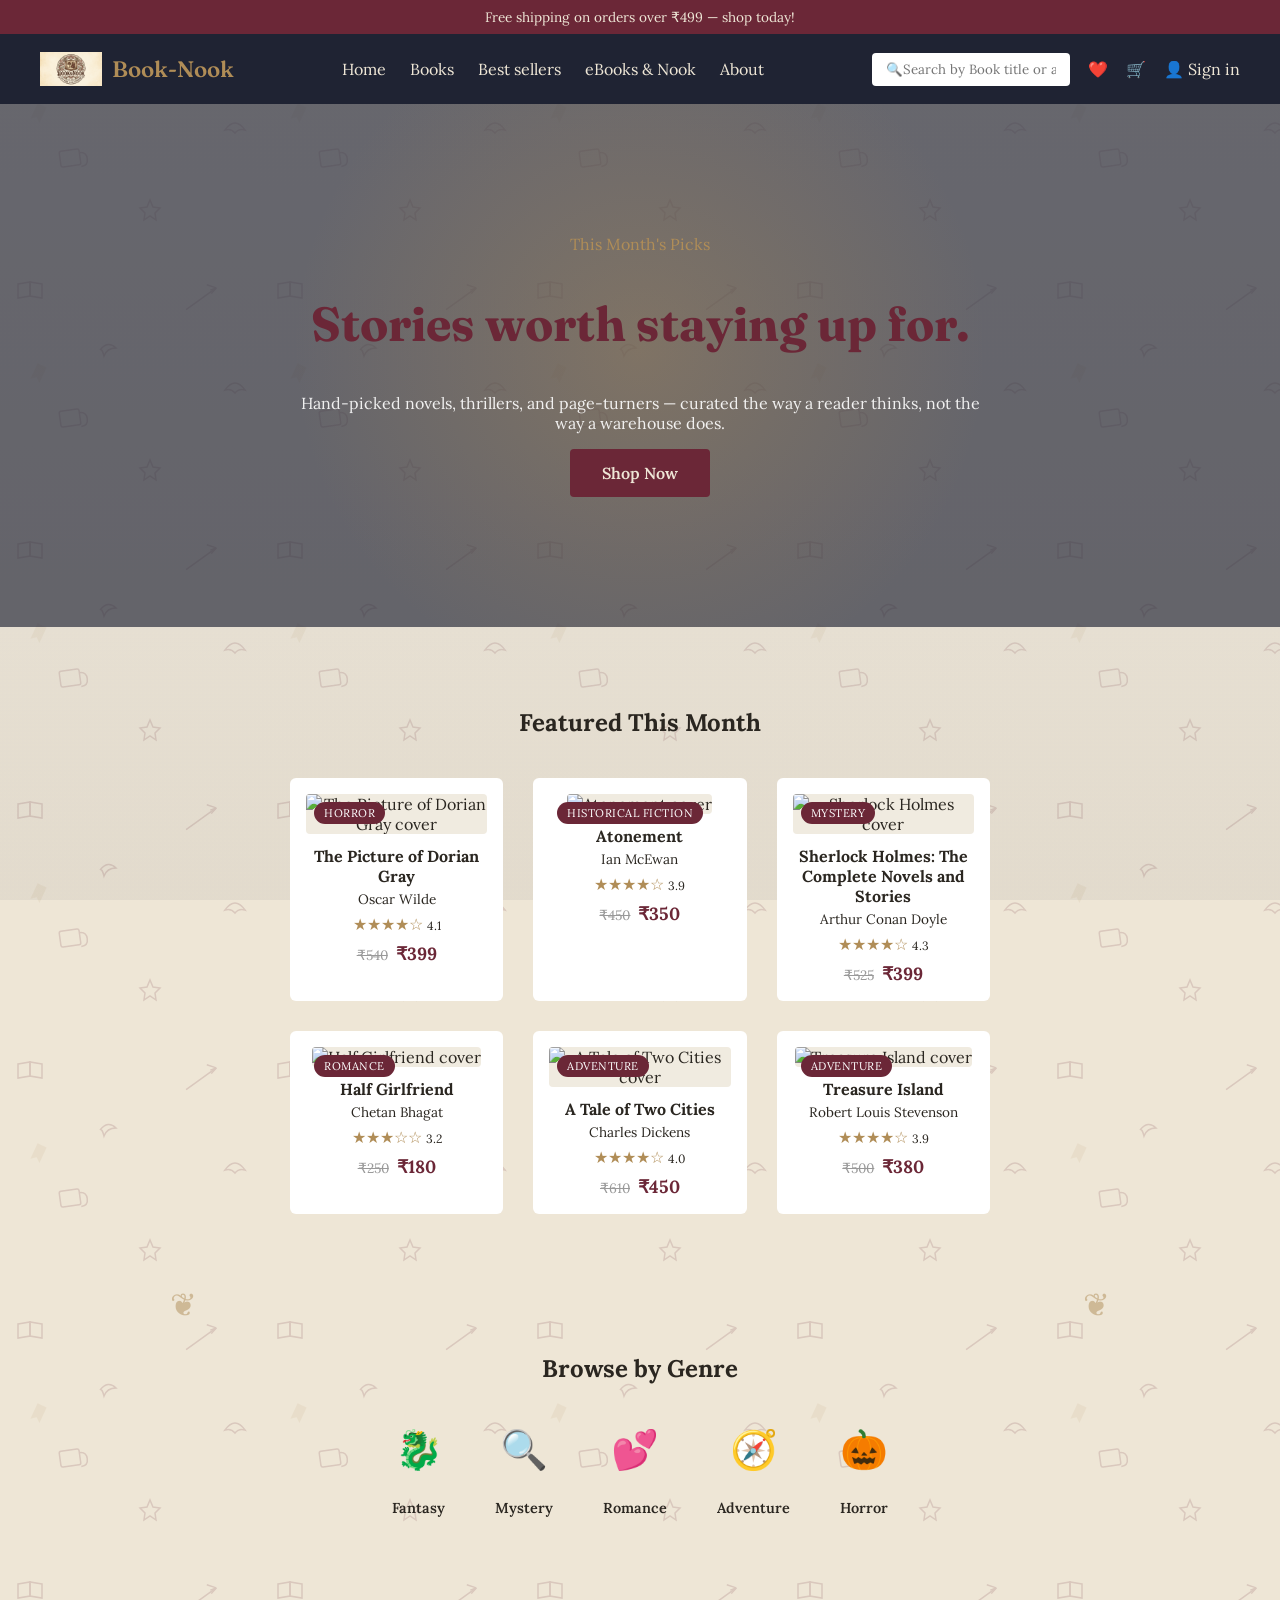
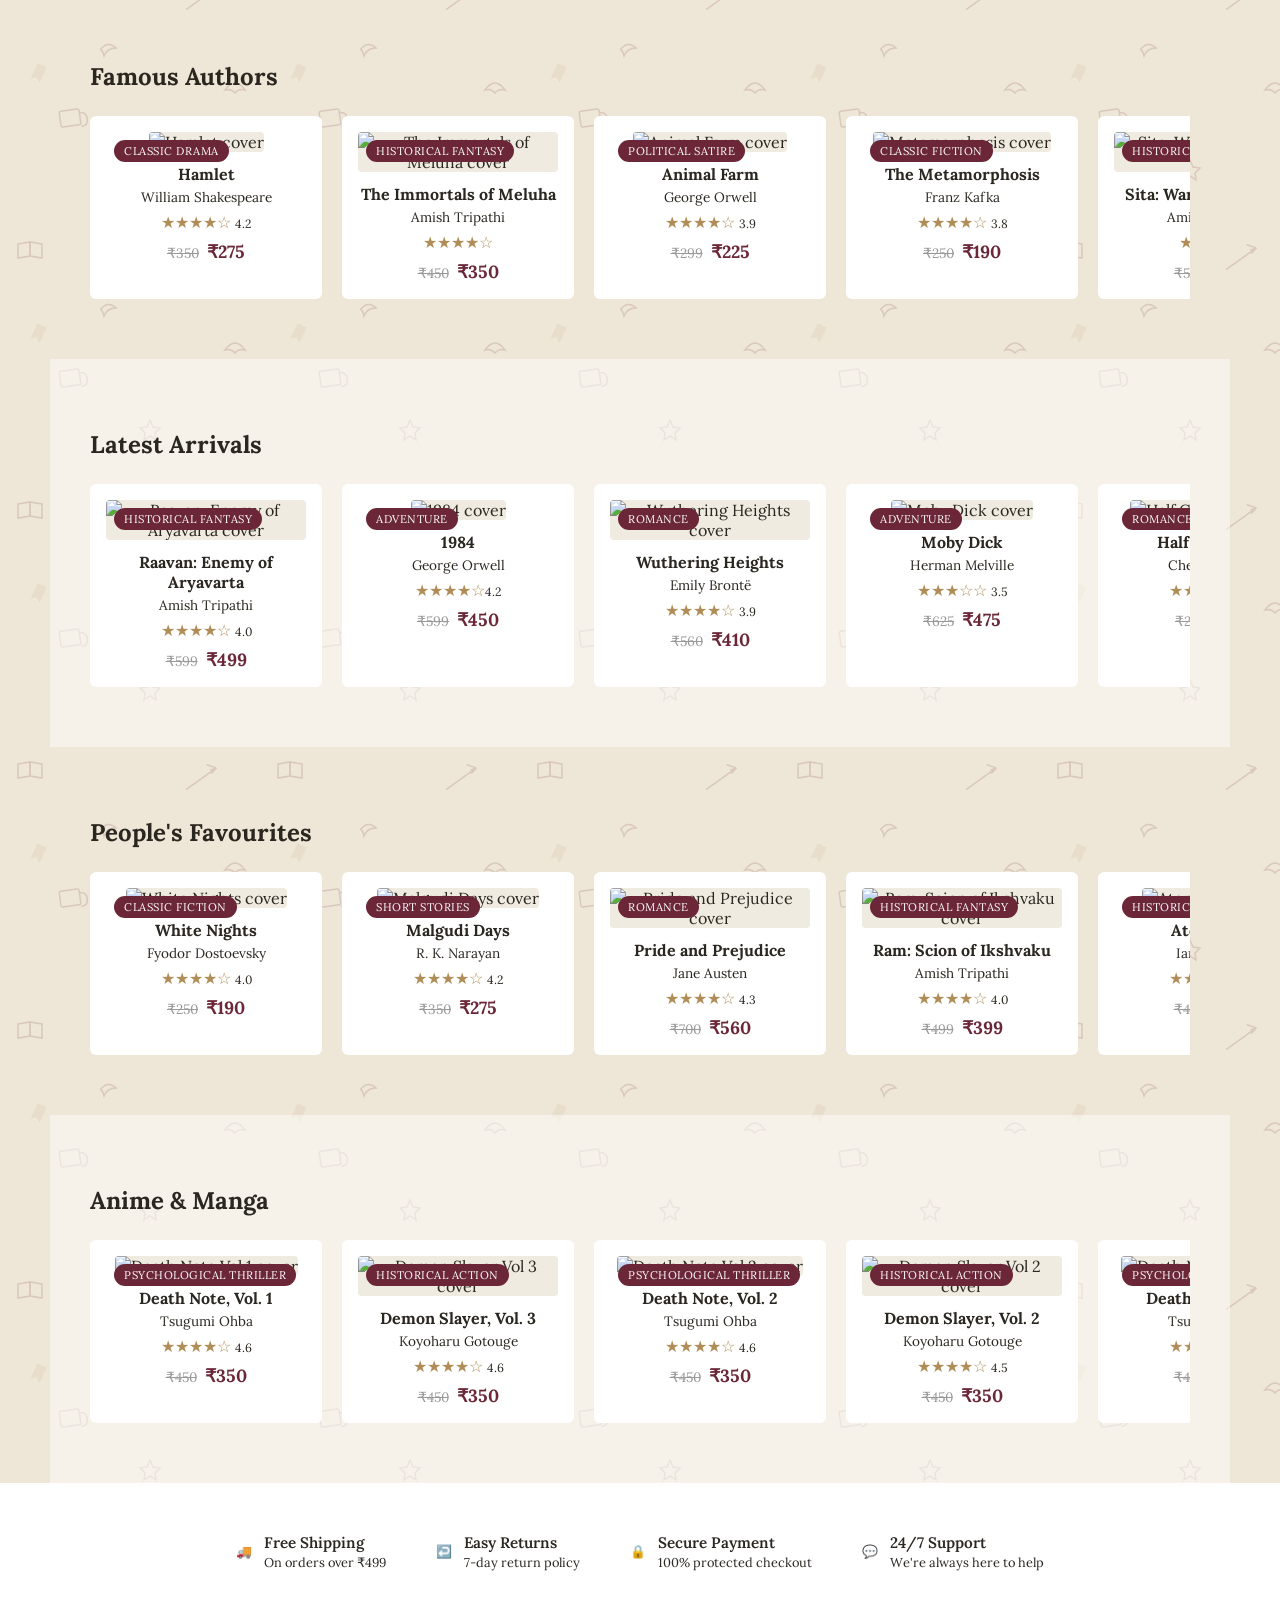
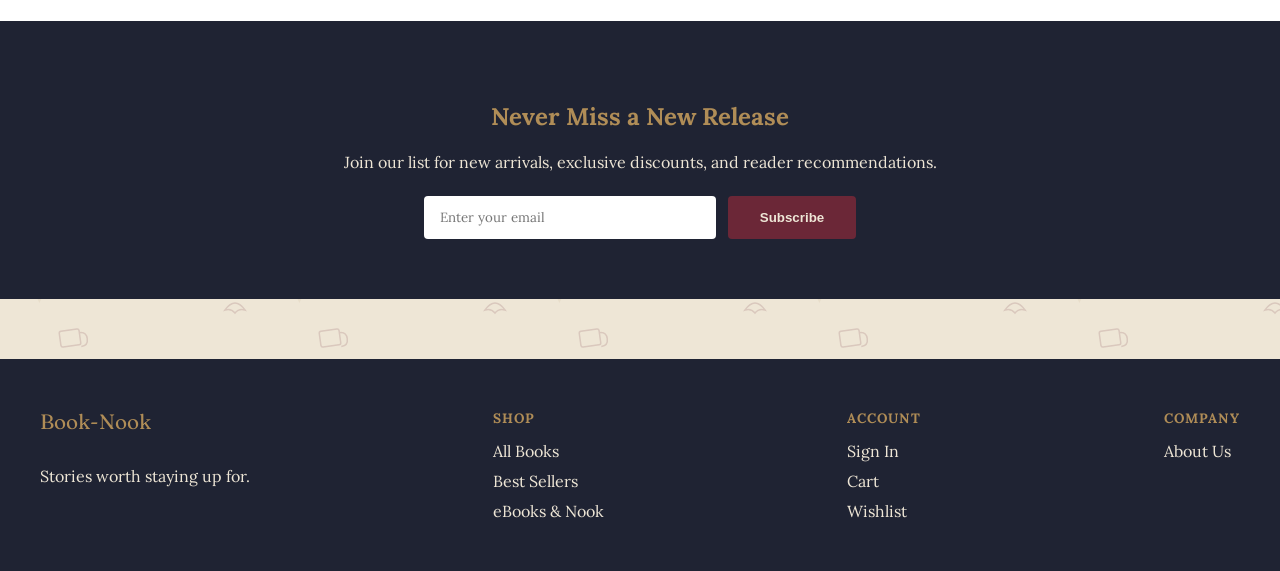
==== index.html @ 11e62900 "Book Store" ====
<!DOCTYPE html>
<html lang="en">
  <head>
    <meta charset="UTF-8">
    <meta name="viewport" content="width=device-width, initial-scale=1.0">
    <link rel="preconnect" href="https://fonts.googleapis.com">
    <link href="https://fonts.googleapis.com/css2?family=Fraunces:wght@600;700&family=Lora:ital,wght@0,400;1,400&display=swap" rel="stylesheet">
    <link rel="stylesheet" href="style.css">
    <title>Book-Nook</title>
  </head>
  <body>
    <div class="intro">
  <div class="intro-content">
    <svg width="70" height="70" viewBox="0 0 32 32" fill="none" stroke="currentColor" stroke-width="1.6">
      <path d="M2 6 L14 4 L14 26 L2 24 Z"/>
      <path d="M30 6 L18 4 L18 26 L30 24 Z"/>
      <path d="M16 4 L16 26"/>
    </svg>
    <p>Book-Nook</p>
  </div>
</div>
<div class="promo-bar">
  Free shipping on orders over ₹499 — shop today!
</div>
    <header>
      <a href="index.html" class="brand"> 
      <img src="Book-Nook_logo.png" alt="Book-Nook logo">
      Book-Nook
      </a>
      <nav>
        <a href="index.html">Home</a>
        <a href="books.html">Books</a>
        <a href="bestsellers.html">Best sellers</a>
        <a href="ebooks.html">eBooks &amp; Nook</a>
        <a href="about.html">About</a>
      </nav>
      <div class="header-actions">
        <input type="text" placeholder="🔍Search by Book title or author" />
        <a href="wishlist.html">❤️</a>
        <a href="cart.html">🛒</a>
        <a href="login.html">👤 Sign in</a>
      </div>
    </header>
    <section class="hero hero-banner">
  <div class="hero-overlay"></div>
  <div class="hero-text">
    <span class="eyebrow">This Month's Picks</span>
    <h1>Stories worth staying up for.</h1>
    <p>Hand-picked novels, thrillers, and page-turners — curated the way a reader thinks, not the way a warehouse does.</p>
    <a href="books.html" class="btn">Shop Now</a>
  </div>
</section>
<section class="featured">
  <h2>Featured This Month</h2>
  <div class="book-grid">
  <div class="book-card">
  <img src="https://covers.openlibrary.org/b/isbn/9780141439570-L.jpg" alt="The Picture of Dorian Gray cover">
  <span class="genre-tag">Horror</span>
  <h3>The Picture of Dorian Gray</h3>
  <p class="author">Oscar Wilde</p>
  <div class="rating">★★★★☆ <span class="rating-num">4.1</div>
  <div class="price"><del>₹540</del><span class="new-price">₹399</span></div>
</div>

<div class="book-card">
  <img src="https://covers.openlibrary.org/b/isbn/9780385721790-L.jpg" alt="Atonement cover">
  <span class="genre-tag">Historical Fiction</span>
  <h3>Atonement</h3>
  <p class="author">Ian McEwan</p>
  <div class="rating">★★★★☆ <span class="rating-num">3.9</span></div>
  <div class="price"><del>₹450</del><span class="new-price">₹350</span></div>
</div>

<div class="book-card">
  <img src="https://covers.openlibrary.org/b/isbn/9780553212419-L.jpg" alt="Sherlock Holmes cover">
  <span class="genre-tag">Mystery</span>
  <h3>Sherlock Holmes: The Complete Novels and Stories</h3>
  <p class="author">Arthur Conan Doyle</p>
  <div class="rating">★★★★☆ <span class="rating-num">4.3</span></div>
  <div class="price"><del>₹525</del><span class="new-price">₹399</span></div>
</div>

<div class="book-card">
  <img src="https://covers.openlibrary.org/b/isbn/9788129136763-L.jpg" alt="Half Girlfriend cover">
  <span class="genre-tag">Romance</span>
  <h3>Half Girlfriend</h3>
  <p class="author">Chetan Bhagat</p>
  <div class="rating">★★★☆☆ <span class="rating-num">3.2</span></div>
  <div class="price"><del>₹250</del><span class="new-price">₹180</span></div>
</div>

<div class="book-card">
  <img src="https://covers.openlibrary.org/b/isbn/9780141439600-L.jpg" alt="A Tale of Two Cities cover">
  <span class="genre-tag">Adventure</span>
  <h3>A Tale of Two Cities</h3>
  <p class="author">Charles Dickens</p>
  <div class="rating">★★★★☆ <span class="rating-num">4.0</div>
  <div class="price"><del>₹610</del><span class="new-price">₹450</span></div>
</div>

<div class="book-card">
  <img src="https://covers.openlibrary.org/b/isbn/9780141321004-L.jpg" alt="Treasure Island cover">
  <h3>Treasure Island</h3>
  <span class="genre-tag">Adventure</span>
  <p class="author">Robert Louis Stevenson</p>
  <div class="rating">★★★★☆ <span class="rating-num">3.9</div>
  <div class="price"><del>₹500</del><span class="new-price">₹380</span></div>
</div>

  </div>
</section>
<section class="genres">
  <h2>Browse by Genre</h2>

  <div class="genre-grid">

    <a href="books.html" class="genre-card">
      <span class="genre-icon">🐉</span>
      <p>Fantasy</p>
    </a>

    <a href="books.html" class="genre-card">
      <span class="genre-icon">🔍</span>
      <p>Mystery</p>
    </a>

    <a href="books.html" class="genre-card">
      <span class="genre-icon">💕</span>
      <p>Romance</p>
    </a>

    <a href="books.html" class="genre-card">
      <span class="genre-icon">🧭</span>
      <p>Adventure</p>
    </a>

    <a href="books.html" class="genre-card">
      <span class="genre-icon">🎃</span>
      <p>Horror</p>
    </a>

  </div>
</section>
<section class="shelf">
  <h2>Famous Authors</h2>
  <div class="shelf-row">

    <div class="book-card">
      <img src="https://covers.openlibrary.org/b/isbn/9780451526922-L.jpg" alt="Hamlet cover">
      <span class="genre-tag">Classic Drama</span>
      <h3>Hamlet</h3>
      <p class="author">William Shakespeare</p>
      <div class="rating">★★★★☆ <span class="rating-num">4.2</span></div>
      <div class="price"><del>₹350</del><span class="new-price">₹275</span></div>
    </div>

    <div class="book-card">
      <img src="https://covers.openlibrary.org/b/isbn/9789380658742-L.jpg" alt="The Immortals of Meluha cover">
      <span class="genre-tag">Historical Fantasy</span>
      <h3>The Immortals of Meluha</h3>
      <p class="author">Amish Tripathi</p>
      <div class="rating">★★★★☆</div>
      <div class="price"><del>₹450</del><span class="new-price">₹350</span></div>
    </div>

    <div class="book-card">
      <img src="https://covers.openlibrary.org/b/isbn/9780451526342-L.jpg" alt="Animal Farm cover">
      <span class="genre-tag">Political Satire</span>
      <h3>Animal Farm</h3>
      <p class="author">George Orwell</p>
      <div class="rating">★★★★☆ <span class="rating-num">3.9</span></div>
      <div class="price"><del>₹299</del><span class="new-price">₹225</span></div>
    </div>

    <div class="book-card">
      <img src="https://covers.openlibrary.org/b/isbn/9780553213690-L.jpg" alt="Metamorphosis cover">
      <span class="genre-tag">Classic Fiction</span>
      <h3>The Metamorphosis</h3>
      <p class="author">Franz Kafka</p>
      <div class="rating">★★★★☆ <span class="rating-num">3.8</span></div>
      <div class="price"><del>₹250</del><span class="new-price">₹190</span></div>
    </div>

    <div class="book-card">
      <img src="https://covers.openlibrary.org/b/isbn/9789386224583-L.jpg" alt="Sita: Warrior of Mithila cover">
      <span class="genre-tag">Historical Fantasy</span>
      <h3>Sita: Warrior of Mithila</h3>
      <p class="author">Amish Tripathi</p>
      <div class="rating">★★★★☆</div>
      <div class="price"><del>₹550</del><span class="new-price">₹449</span></div>
    </div>

    <div class="book-card">
      <img src="https://covers.openlibrary.org/b/isbn/9781400096206-L.jpg" alt="The Palace of Illusions cover">
      <span class="genre-tag">Mythology</span>
      <h3>The Palace of Illusions</h3>
      <p class="author">Chitra Banerjee Divakaruni</p>
      <div class="rating">★★★★☆ <span class="rating-num">4.2</span></div>
      <div class="price"><del>₹399</del><span class="new-price">₹299</span></div>
    </div>

    <div class="book-card">
      <img src="https://covers.openlibrary.org/b/isbn/9781974700547-L.jpg" alt="Demon Slayer Vol 3 cover">
      <span class="genre-tag">Historical Action</span>
      <h3>Demon Slayer, Vol. 3</h3>
      <p class="author">Koyoharu Gotouge</p>
      <div class="rating">★★★★☆</div>
      <div class="price"><del>₹450</del><span class="new-price">₹350</span></div>
    </div>

</div>
  </div>
</section>
<section class="shelf">
  <h2>Latest Arrivals</h2>
  <div class="shelf-row">

<div class="book-card">
  <img src="https://covers.openlibrary.org/b/isbn/9789356290976-L.jpg" alt="Raavan: Enemy of Aryavarta cover">
  <span class="genre-tag">Historical Fantasy</span>
  <h3>Raavan: Enemy of Aryavarta</h3>
  <p class="author">Amish Tripathi</p>
  <div class="rating">★★★★☆ <span class="rating-num">4.0</span></div>
  <div class="price"><del>₹599</del><span class="new-price">₹499</span></div>
</div>

<div class="book-card">
  <img src="https://covers.openlibrary.org/b/isbn/9780451524935-L.jpg" alt="1984 cover">
  <span class="genre-tag">Adventure</span>
  <h3>1984</h3>
  <p class="author">George Orwell</p>
  <div class="rating">★★★★☆<span class="rating-num">4.2</span></div>
    <div class="price"><del>₹599</del><span class="new-price">₹450</span></div>
</div>

<div class="book-card">
  <img src="https://covers.openlibrary.org/b/isbn/9780141439556-L.jpg" alt="Wuthering Heights cover">
  <span class="genre-tag">Romance</span>
  <h3>Wuthering Heights</h3>
  <p class="author">Emily Brontë</p>
  <div class="rating">★★★★☆ <span class="rating-num">3.9</div>
  <div class="price"><del>₹560</del><span class="new-price">₹410</span></div>
</div>

<div class="book-card">
  <img src="https://covers.openlibrary.org/b/isbn/9780142437247-L.jpg" alt="Moby Dick cover">
  <span class="genre-tag">Adventure</span>
  <h3>Moby Dick</h3>
  <p class="author">Herman Melville</p>
  <div class="rating">★★★☆☆ <span class="rating-num">3.5</span></div>
  <div class="price"><del>₹625</del><span class="new-price">₹475</span></div>
</div>

<div class="book-card">
  <img src="https://covers.openlibrary.org/b/isbn/9788129136763-L.jpg" alt="Half Girlfriend cover">
  <span class="genre-tag">Romance</span>
  <h3>Half Girlfriend</h3>
  <p class="author">Chetan Bhagat</p>
  <div class="rating">★★★☆☆ <span class="rating-num">3.2</span></div>
  <div class="price"><del>₹250</del><span class="new-price">₹180</span></div>
</div>

<div class="book-card">
  <img src="https://covers.openlibrary.org/b/isbn/9781421501703-L.jpg" alt="Death Note Vol 3 cover">
  <span class="genre-tag">Psychological Thriller</span>
  <h3>Death Note, Vol. 3</h3>
  <p class="author">Tsugumi Ohba</p>
  <div class="rating">★★★★☆ <span class="rating-num">4.5</span></div>
  <div class="price"><del>₹450</del><span class="new-price">₹350</span></div>
</div>

<div class="book-card">
  <img src="https://covers.openlibrary.org/b/isbn/9780141321073-L.jpg" alt="Alice in Wonderland cover">
  <span class="genre-tag">Fantasy</span>
  <h3>Alice in Wonderland</h3>
  <p class="author">Lewis Carroll</p>
  <div class="rating">★★★★☆ <span class="rating-num">4.1</span></div>
  <div class="price"><del>₹550</del><span class="new-price">₹399</span></div>
</div>

  </div>
</section>

<section class="shelf">
  <h2>People's Favourites</h2>
  <div class="shelf-row">

<div class="book-card">
  <img src="https://covers.openlibrary.org/b/isbn/9780241252086.jpg" alt="White Nights cover">
  <span class="genre-tag">Classic Fiction</span>
  <h3>White Nights</h3>
  <p class="author">Fyodor Dostoevsky</p>
  <div class="rating">★★★★☆ <span class="rating-num">4.0</span></div>
  <div class="price"><del>₹250</del><span class="new-price">₹190</span></div>
</div>

<div class="book-card">
  <img src="https://covers.openlibrary.org/b/isbn/9780143039655-L.jpg" alt="Malgudi Days cover">
  <span class="genre-tag">Short Stories</span>
  <h3>Malgudi Days</h3>
  <p class="author">R. K. Narayan</p>
  <div class="rating">★★★★☆ <span class="rating-num">4.2</span></div>
  <div class="price"><del>₹350</del><span class="new-price">₹275</span></div>
</div>

<div class="book-card">
  <img src="https://covers.openlibrary.org/b/isbn/9780141439518-L.jpg" alt="Pride and Prejudice cover">
  <span class="genre-tag">Romance</span>
  <h3>Pride and Prejudice</h3>
  <p class="author">Jane Austen</p>
  <div class="rating">★★★★☆ <span class="rating-num">4.3</span></div>
  <div class="price"><del>₹700</del><span class="new-price">₹560</span></div>
</div>

<div class="book-card">
  <img src="https://covers.openlibrary.org/b/isbn/9789385152146-L.jpg" alt="Ram: Scion of Ikshvaku cover">
  <span class="genre-tag">Historical Fantasy</span>
  <h3>Ram: Scion of Ikshvaku</h3>
  <p class="author">Amish Tripathi</p>
  <div class="rating">★★★★☆ <span class="rating-num">4.0</span></div>
  <div class="price"><del>₹499</del><span class="new-price">₹399</span></div>
</div>

<div class="book-card">
  <img src="https://covers.openlibrary.org/b/isbn/9780385721790-L.jpg" alt="Atonement cover">
  <span class="genre-tag">Historical Fiction</span>
  <h3>Atonement</h3>
  <p class="author">Ian McEwan</p>
  <div class="rating">★★★★☆ <span class="rating-num">3.9</span></div>
  <div class="price"><del>₹450</del><span class="new-price">₹350</span></div>
</div>

<div class="book-card">
  <img src="https://covers.openlibrary.org/b/isbn/9781400033416-L.jpg" alt="Beloved cover">
  <span class="genre-tag">Historical Fiction</span>
  <h3>Beloved</h3>
  <p class="author">Toni Morrison</p>
  <div class="rating">★★★★☆ <span class="rating-num">3.9</span></div>
  <div class="price"><del>₹450</del><span class="new-price">₹350</span></div>
</div>

<div class="book-card">
  <img src="https://covers.openlibrary.org/b/isbn/9789380658742-L.jpg" alt="The Immortals of Meluha cover">
  <span class="genre-tag">Historical Fantasy</span>
  <h3>The Immortals of Meluha</h3>
  <p class="author">Amish Tripathi</p>
  <div class="rating">★★★★☆ <span class="rating-num">4.2</span></div>
  <div class="price"><del>₹450</del><span class="new-price">₹350</span></div>
</div>

  </div>
</section>

<section class="shelf">
  <h2>Anime &amp; Manga</h2>
  <div class="shelf-row">

    <div class="book-card">
  <img src="https://covers.openlibrary.org/b/isbn/9781421501680-L.jpg" alt="Death Note Vol 1 cover">
  <span class="genre-tag">Psychological Thriller</span>
  <h3>Death Note, Vol. 1</h3>
  <p class="author">Tsugumi Ohba</p>
  <div class="rating">★★★★☆ <span class="rating-num">4.6</span></div>
  <div class="price"><del>₹450</del><span class="new-price">₹350</span></div>
</div>

<div class="book-card">
  <img src="https://covers.openlibrary.org/b/isbn/9781974700547-L.jpg" alt="Demon Slayer Vol 3 cover">
  <span class="genre-tag">Historical Action</span>
  <h3>Demon Slayer, Vol. 3</h3>
  <p class="author">Koyoharu Gotouge</p>
  <div class="rating">★★★★☆ <span class="rating-num">4.6</span></div>
  <div class="price"><del>₹450</del><span class="new-price">₹350</span></div>
</div>


<div class="book-card">
  <img src="https://covers.openlibrary.org/b/isbn/9781421501697-L.jpg" alt="Death Note Vol 2 cover">
  <span class="genre-tag">Psychological Thriller</span>
  <h3>Death Note, Vol. 2</h3>
  <p class="author">Tsugumi Ohba</p>
  <div class="rating">★★★★☆ <span class="rating-num">4.6</span></div>
  <div class="price"><del>₹450</del><span class="new-price">₹350</span></div>
</div>

<div class="book-card">
  <img src="https://covers.openlibrary.org/b/isbn/9781974700530-L.jpg" alt="Demon Slayer Vol 2 cover">
  <span class="genre-tag">Historical Action</span>
  <h3>Demon Slayer, Vol. 2</h3>
  <p class="author">Koyoharu Gotouge</p>
  <div class="rating">★★★★☆ <span class="rating-num">4.5</span></div>
  <div class="price"><del>₹450</del><span class="new-price">₹350</span></div>
</div>

<div class="book-card">
  <img src="https://covers.openlibrary.org/b/isbn/9781421501703-L.jpg" alt="Death Note Vol 3 cover">
  <span class="genre-tag">Psychological Thriller</span>
  <h3>Death Note, Vol. 3</h3>
  <p class="author">Tsugumi Ohba</p>
  <div class="rating">★★★★☆ <span class="rating-num">4.5</span></div>
  <div class="price"><del>₹450</del><span class="new-price">₹350</span></div>
</div>

<div class="book-card">
  <img src="https://covers.openlibrary.org/b/isbn/9781569319017-L.jpg" alt="One Piece Vol 1 cover">
  <span class="genre-tag">Fantasy Priates</span>
  <h3>One Piece, Vol. 1: Romance Dawn</h3>
  <p class="author">Eiichiro Oda</p>
  <div class="rating">★★★★☆ <span class="rating-num">4.6</span></div>
  <div class="price"><del>₹450</del><span class="new-price">₹350</span></div>
</div>

<div class="book-card">
  <img src="https://covers.openlibrary.org/b/isbn/9781974700523-L.jpg" alt="Demon Slayer Vol 1 cover">
  <span class="genre-tag">Historical Action</span>
  <h3>Demon Slayer, Vol. 1</h3>
  <p class="author">Koyoharu Gotouge</p>
  <div class="rating">★★★★☆ <span class="rating-num">4.4</span></div>
  <div class="price"><del>₹450</del><span class="new-price">₹350</span></div>
</div>

  </div>
</section>

  </div>
</section>
<section class="trust-strip">
  <div class="trust-item">
    <span class="trust-icon">🚚</span>
    <p>Free Shipping<br><span>On orders over ₹499</span></p>
  </div>
  <div class="trust-item">
    <span class="trust-icon">↩️</span>
    <p>Easy Returns<br><span>7-day return policy</span></p>
  </div>
  <div class="trust-item">
    <span class="trust-icon">🔒</span>
    <p>Secure Payment<br><span>100% protected checkout</span></p>
  </div>
  <div class="trust-item">
    <span class="trust-icon">💬</span>
    <p>24/7 Support<br><span>We're always here to help</span></p>
  </div>
</section>

<section class="newsletter">
  <h2>Never Miss a New Release</h2>
  <p>Join our list for new arrivals, exclusive discounts, and reader recommendations.</p>
  <form class="newsletter-form">
    <input type="email" placeholder="Enter your email">
    <button type="button" class="btn">Subscribe</button>
  </form>
</section>
<footer>
  <div class="footer-col">
    <p class="footer-brand">Book-Nook</p>
    <p>Stories worth staying up for.</p>
  </div>

  <div class="footer-col">
    <h4>Shop</h4>
    <a href="books.html">All Books</a>
    <a href="bestsellers.html">Best Sellers</a>
    <a href="ebooks.html">eBooks &amp; Nook</a>
  </div>

  <div class="footer-col">
    <h4>Account</h4>
    <a href="login.html">Sign In</a>
    <a href="cart.html">Cart</a>
    <a href="wishlist.html">Wishlist</a>
  </div>

  <div class="footer-col">
    <h4>Company</h4>
    <a href="about.html">About Us</a>
  </div>
</footer>
  </body>
</html>
---- style.css ----
:root{
  --wine:#6B2737;
  --gold:#B08D57;
  --ink:#1F2333;
  --parchment:#EEE6D6;
  --text:#2A2620;
}
header{
  display: flex;
  align-items: center;
  justify-content:space-between;
  background-color: var(--ink);
  color:var(--parchment);
  padding: 18px 40px;
}
nav{
  display: flex;
  gap: 24px;
}
.header-actions{
  display: flex;
  align-items: center;
  gap: 18px;
}
h1{
  color: var(--wine);
  font-family: 'Fraunces', serif;
  font-size: 3rem;
}
body {
  margin: 0;
  background-color: var(--parchment);
  background-image:
    linear-gradient(180deg, rgba(255,255,255,0.25) 0%, rgba(31,35,51,0.04) 100%),
    url("data:image/svg+xml,%3Csvg xmlns='http://www.w3.org/2000/svg' width='4' height='4'%3E%3Crect width='4' height='4' fill='%23000' opacity='0.015'/%3E%3Crect width='2' height='2' fill='%23fff' opacity='0.02'/%3E%3C/svg%3E"),
    url("data:image/svg+xml,%3Csvg xmlns='http://www.w3.org/2000/svg' width='260' height='260'%3E%3Cg fill='none' stroke='%236B2737' stroke-width='1.5' opacity='0.16'%3E%3Cpath d='M18 24 L30 22 L30 36 L18 38 Z'/%3E%3Cpath d='M42 24 L30 22 L30 36 L42 38 Z'/%3E%3Cpath transform='rotate(18 205 40)' d='M190 55 L212 25'/%3E%3Cpath transform='rotate(18 205 40)' d='M212 25 L207 29 M212 25 L209 32 M212 25 L202 25'/%3E%3Crect x='60' y='150' width='20' height='16' rx='2' transform='rotate(-8 70 158)'/%3E%3Cpath transform='rotate(-8 70 158)' d='M80 154 q7 0 7 7 q0 7 -7 7'/%3E%3Cpath d='M150 200 l3 7 l7 1 l-5 5 l1 7 l-6 -4 l-6 4 l1 -7 l-5 -5 l7 -1 Z'/%3E%3Cpath d='M225 130 q10 -14 20 0 q-6 -2 -10 3 q-4 -5 -10 -3 Z'/%3E%3Cpath d='M100 90 q8 -10 16 -2 q-9 0 -12 8 q-2 -8 -4 -6 Z'/%3E%3Cpath transform='rotate(25 40 110)' d='M35 105 L45 105 L45 122 L40 118 L35 122 Z' fill='%23B08D57' stroke='none' opacity='0.6'/%3E%3C/g%3E%3C/svg%3E");
  background-size: 100% 100%, 4px 4px, 260px 260px;
  background-attachment: fixed, fixed, scroll;
  color: var(--text);
  font-family: 'Lora', serif;
}
.shelf:nth-child(even) {
  background: rgba(255,255,255,0.5);
}
a{
  color: var(--parchment);
  text-decoration: none;
}
nav a:hover{
  color: var(--gold);
}
header input{
  padding: 8px 14px;
  border: none;
  border-radius: 4px;
  outline: none;
  font-family: 'Lora' , serif;
}
.brand img{
  height: 34px;
  width:auto;
}
.brand{
  display: flex;
  align-items: center;
  gap: 10px;
  color: var(--gold);
  font-family: 'Fraunces', serif;
  font-size: 1.4rem;
  font-weight: 600;
}
.promo-bar {
  background: var(--wine);
  color: var(--parchment);
  text-align: center;
  font-size: 0.85rem;
  padding: 8px 0;
  font-family: 'Lora', serif;
}
.hero-banner {
  position: relative;
  overflow: hidden;
  padding: 130px 40px;
  background-size: cover;
  background-position: center;
  animation: bannerRotate 20s infinite;
}
.hero-banner::before {
  content: "";
  position: absolute;
  top: -20%;
  left: 50%;
  transform: translateX(-50%);
  width: 700px;
  height: 700px;
  background: radial-gradient(circle, rgba(176,141,87,0.35) 0%, transparent 70%);
  z-index: 1;
  pointer-events: none;
}
.hero-overlay {
  position: absolute;
  top: 0; left: 0;
  width: 100%; height: 100%;
  background: rgba(31, 35, 51, 0.65);
}
.hero-text {
  position: relative;
  z-index: 2;
  text-align: center;
  max-width: 700px;
  margin: 0 auto;
  color: white;
}
.hero-text .eyebrow { color: var(--gold); }
.hero-text p { color: rgba(255,255,255,0.9); }
@keyframes bannerRotate {
  0%   { background-image: url('https://images.unsplash.com/photo-1499447155021-4907f71b9ef5?w=1600&q=80'); }
  25%  { background-image: url('https://images.unsplash.com/photo-1573592371950-348a8f1d9f38?w=1600&q=80'); }
  50%  { background-image: url('https://images.unsplash.com/photo-1622010652810-eba11f92f90f?w=1600&q=80'); }
  75%  { background-image: url('https://images.unsplash.com/photo-1518373714866-3f1478910cc0?w=1600&q=80'); }
  100% { background-image: url('https://images.unsplash.com/photo-1499447155021-4907f71b9ef5?w=1600&q=80'); }
}
.btn {
  display: inline-block;
  background: var(--wine);
  color: var(--parchment);
  padding: 14px 32px;
  border-radius: 4px;
  font-weight: 600;
}
.featured {
  padding: 60px 40px;
  max-width: 1100px;
  margin: 0 auto;
}
.featured h2 {
  text-align: center;
  margin-bottom: 40px;
}
.book-grid {
  display: grid;
  grid-template-columns: repeat(3, 1fr);
  gap: 30px;
  max-width: 700px;
  margin: 0 auto;
}
.book-card {
  background: white;
  padding: 16px;
  border-radius: 6px;
  text-align: center;
  transition: transform 0.2s ease, box-shadow 0.2s ease;
}
.book-card:hover {
  transform: translateY(-6px);
  box-shadow: 0 12px 20px rgba(0,0,0,0.15);
}
.book-card img {
  width: 100%;
  height: 260px;
  object-fit: contain;
  background: #f0ebe0;
  border-radius: 4px;
  margin-bottom: 12px;
}
.book-card h3 {
  font-size: 1rem;
  margin: 0 0 4px;
}
.author {
  color: var(--text);
  font-size: 0.85rem;
  margin: 0 0 6px;
}
.rating {
  color: var(--gold);
  margin-bottom: 8px;
}
.price del {
  color: #999;
  font-size: 0.85rem;
  margin-right: 8px;
}
.new-price {
  color: var(--wine);
  font-weight: 700;
  font-size: 1.1rem;
}
.intro {
  position: fixed;
  top: 0;
  left: 0;
  width: 100%;
  height: 100%;
  background: var(--ink);
  display: flex;
  align-items: center;
  justify-content: center;
  z-index: 999;
  animation: introFade 2.5s ease forwards;
}
.intro-content {
  text-align: center;
  color: var(--gold);
}
.intro-content svg {
  opacity: 0;
  animation: popIn 0.7s ease forwards;
}
.intro-content p {
  font-family: 'Fraunces', serif;
  font-size: 1.6rem;
  margin-top: 12px;
  letter-spacing: 2px;
  opacity: 0;
  animation: popIn 0.7s ease forwards;
  animation-delay: 0.3s;
}
@keyframes popIn {
  0%   { opacity: 0; transform: scale(0.7); }
  100% { opacity: 1; transform: scale(1); }
}
@keyframes introFade {
  0%   { opacity: 1; }
  85%  { opacity: 1; }
  100% { opacity: 0; visibility: hidden; }
}
.genres {
  padding: 60px 40px;
  max-width: 900px;
  margin: 0 auto;
  text-align: center;
}
.genres h2 {
  margin-bottom: 40px;
}
.genre-grid {
  display: flex;
  justify-content: center;
  gap: 50px;
  flex-wrap: wrap;
}
.genre-card {
  display: flex;
  flex-direction: column;
  align-items: center;
  gap: 10px;
  color: var(--text);
}
.genre-card p {
  font-weight: 600;
  font-size: 0.9rem;
}
.genre-icon {
  font-size: 2.4rem;
  display: block;
  transition: transform 0.2s ease;
}
.genre-card:hover .genre-icon {
  transform: scale(1.15);
}
.genres {
  position: relative;
}
.genres::before,
.genres::after {
  content: "❦";
  position: absolute;
  font-size: 2rem;
  color: var(--gold);
  opacity: 0.5;
}
.genres::before {
  top: 10px;
  left: 20px;
}
.genres::after {
  top: 10px;
  right: 20px;
}
footer {
  display: flex;
  justify-content: space-between;
  flex-wrap: wrap;
  gap: 30px;
  background: var(--ink);
  color: var(--parchment);
  padding: 50px 40px;
  margin-top: 60px;
}
.footer-col {
  display: flex;
  flex-direction: column;
  gap: 10px;
}
.footer-brand {
  font-family: 'Fraunces', serif;
  font-size: 1.3rem;
  color: var(--gold);
  margin: 0 0 6px;
}
footer h4 {
  color: var(--gold);
  font-size: 0.85rem;
  text-transform: uppercase;
  letter-spacing: 1px;
  margin: 0 0 4px;
}
footer a:hover {
  color: var(--gold);
}
.cart-page {
  max-width: 700px;
  margin: 0 auto;
  padding: 60px 40px;
}
.cart-item {
  display: flex;
  align-items: center;
  gap: 20px;
  padding: 20px;
  background: white;
  border-radius: 8px;
  margin-bottom: 16px;
  box-shadow: 0 2px 8px rgba(0,0,0,0.06);
}
.cart-item img {
  width: 70px;
  height: 100px;
  object-fit: cover;
  border-radius: 4px;
}
.cart-item-info {
  flex: 1;
}
.qty-control {
  display: flex;
  align-items: center;
  gap: 12px;
  margin-top: 8px;
}
.qty-control button {
  width: 28px;
  height: 28px;
  border: 1px solid #ccc;
  background: white;
  border-radius: 4px;
  cursor: pointer;
  font-size: 1rem;
}

.cart-summary {
  margin-top: 30px;
  background: white;
  padding: 24px;
  border-radius: 8px;
}

.summary-row {
  display: flex;
  justify-content: space-between;
  padding: 8px 0;
  color: var(--text);
}

.summary-row.total {
  border-top: 2px solid var(--ink);
  margin-top: 10px;
  padding-top: 14px;
  font-size: 1.2rem;
  font-weight: 700;
  color: var(--ink);
}

.cart-summary .btn {
  display: block;
  text-align: center;
  margin-top: 16px;
}
.auth-page {
  min-height: 80vh;
  display: flex;
  align-items: center;
  justify-content: center;
  max-width: 100%;
  padding: 40px;
}

.auth-box {
  background: white;
  padding: 40px 30px;
  border-radius: 8px;
  width: 100%;
  max-width: 400px;
}
.catalog-page {
  max-width: 1000px;
  margin: 0 auto;
  padding: 60px 40px;
}
.filter-chips {
  display: flex;
  gap: 12px;
  flex-wrap: wrap;
  margin: 24px 0 40px;
}
.chip {
  padding: 8px 18px;
  border: 1px solid #ccc;
  border-radius: 20px;
  font-size: 0.85rem;
  cursor: pointer;
}
.chip.active {
  background: var(--ink);
  color: var(--parchment);
  border-color: var(--ink);
}
.catalog-grid {
  grid-template-columns: repeat(3, 1fr);
  max-width: 100%;
}
.book-card {
  position: relative;
}
.genre-tag {
  position: absolute;
  top: 24px;
  left: 24px;
  background: var(--wine);
  color: white;
  font-size: 0.7rem;
  padding: 4px 10px;
  border-radius: 12px;
  text-transform: uppercase;
  letter-spacing: 0.5px;
}
.page-subtitle {
  color: var(--text);
  margin-top: -30px;
  margin-bottom: 40px;
}
.rank-badge {
  position: absolute;
  top: 24px;
  right: 24px;
  background: var(--gold);
  color: var(--ink);
  font-family: 'Fraunces', serif;
  font-weight: 700;
  font-size: 0.85rem;
  padding: 4px 10px;
  border-radius: 12px;
}
.ebook-badge {
  position: absolute;
  top: 24px;
  left: 24px;
  background: var(--ink);
  color: var(--parchment);
  font-size: 0.7rem;
  padding: 4px 10px;
  border-radius: 12px;
  text-transform: uppercase;
  letter-spacing: 0.5px;
}
.about-page {
  max-width: 650px;
  margin: 0 auto;
  padding: 70px 40px;
  text-align: center;
}
.about-page p {
  text-align: left;
  color: var(--text);
  line-height: 1.7;
  margin-bottom: 20px;
}
.about-stats {
  display: flex;
  justify-content: center;
  gap: 50px;
  margin: 40px 0;
}
.stat h3 {
  color: var(--wine);
  font-size: 1.8rem;
  margin-bottom: 4px;
}
.stat p {
  text-align: center;
  font-size: 0.85rem;
  color: var(--text);
}
.wishlist-page {
  max-width: 700px;
  margin: 0 auto;
  padding: 60px 40px;
}
.wishlist-item {
  display: flex;
  align-items: center;
  gap: 20px;
  padding: 20px;
  background: white;
  border-radius: 8px;
  margin-bottom: 16px;
  box-shadow: 0 2px 8px rgba(0,0,0,0.06);
}
.wishlist-item img {
  width: 70px;
  height: 100px;
  object-fit: cover;
  border-radius: 4px;
}
.wishlist-item-info {
  flex: 1;
}
.wishlist-actions {
  display: flex;
  flex-direction: column;
  gap: 8px;
}
.btn-small {
  padding: 8px 16px;
  font-size: 0.8rem;
  text-align: center;
}
.remove-btn {
  background: none;
  border: 1px solid #ccc;
  color: var(--text);
  padding: 8px 16px;
  border-radius: 4px;
  font-size: 0.8rem;
  cursor: pointer;
}
.remove-btn:hover {
  border-color: var(--wine);
  color: var(--wine);
}
.shelf {
  max-width: 1100px;
  margin: 0 auto;
  padding: 50px 40px;
}
.shelf h2 {
  margin-bottom: 24px;
}
.shelf-row {
  display: flex;
  gap: 20px;
  overflow-x: auto;
  padding-bottom: 10px;
}
.shelf-row .book-card {
  flex: 0 0 200px;
}
.trust-strip {
  display: flex;
  justify-content: center;
  gap: 50px;
  flex-wrap: wrap;
  padding: 50px 40px;
  background: white;
}
.trust-item {
  display: flex;
  align-items: center;
  gap: 12px;
}
.trust-icon {
  font-size: 2rem;
}
.trust-item p {
  margin: 0;
  font-weight: 600;
  font-size: 0.95rem;
}
.trust-item span {
  font-weight: 400;
  font-size: 0.8rem;
  color: var(--text);
}
.newsletter {
  background: var(--ink);
  color: var(--parchment);
  text-align: center;
  padding: 60px 40px;
}
.newsletter h2 {
  color: var(--gold);
}
.newsletter p {
  margin-bottom: 24px;
}
.newsletter-form {
  display: flex;
  justify-content: center;
  gap: 12px;
  flex-wrap: wrap;
}
.newsletter-form input {
  padding: 12px 16px;
  border: none;
  border-radius: 4px;
  font-family: 'Lora', serif;
  min-width: 260px;
  outline: none;
}
.newsletter-form .btn {
  border: none;
  cursor: pointer;
}
.summary-row.discount span:last-child {
  color: #2e7d32;
}
.rating-num {
  font-size: 0.75rem;
  color: var(--text);
  font-family: 'Lora', serif;
}
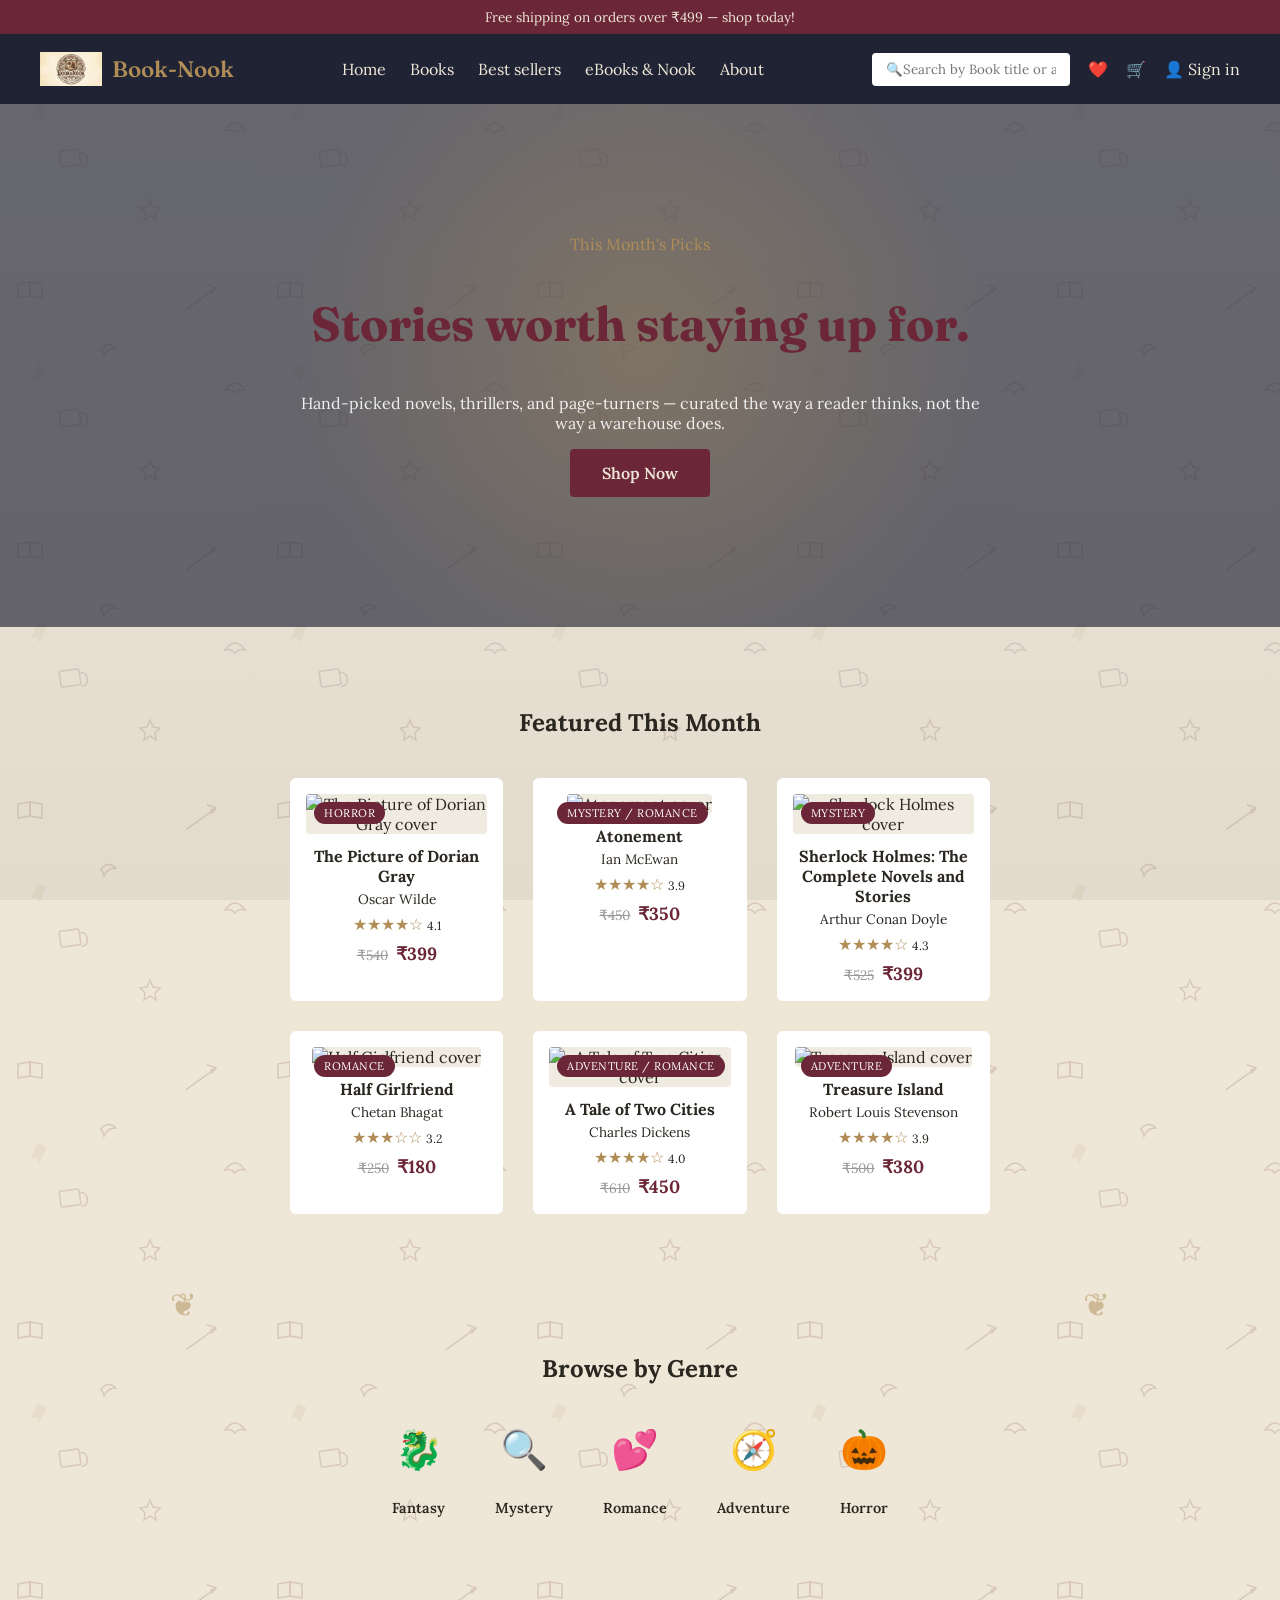
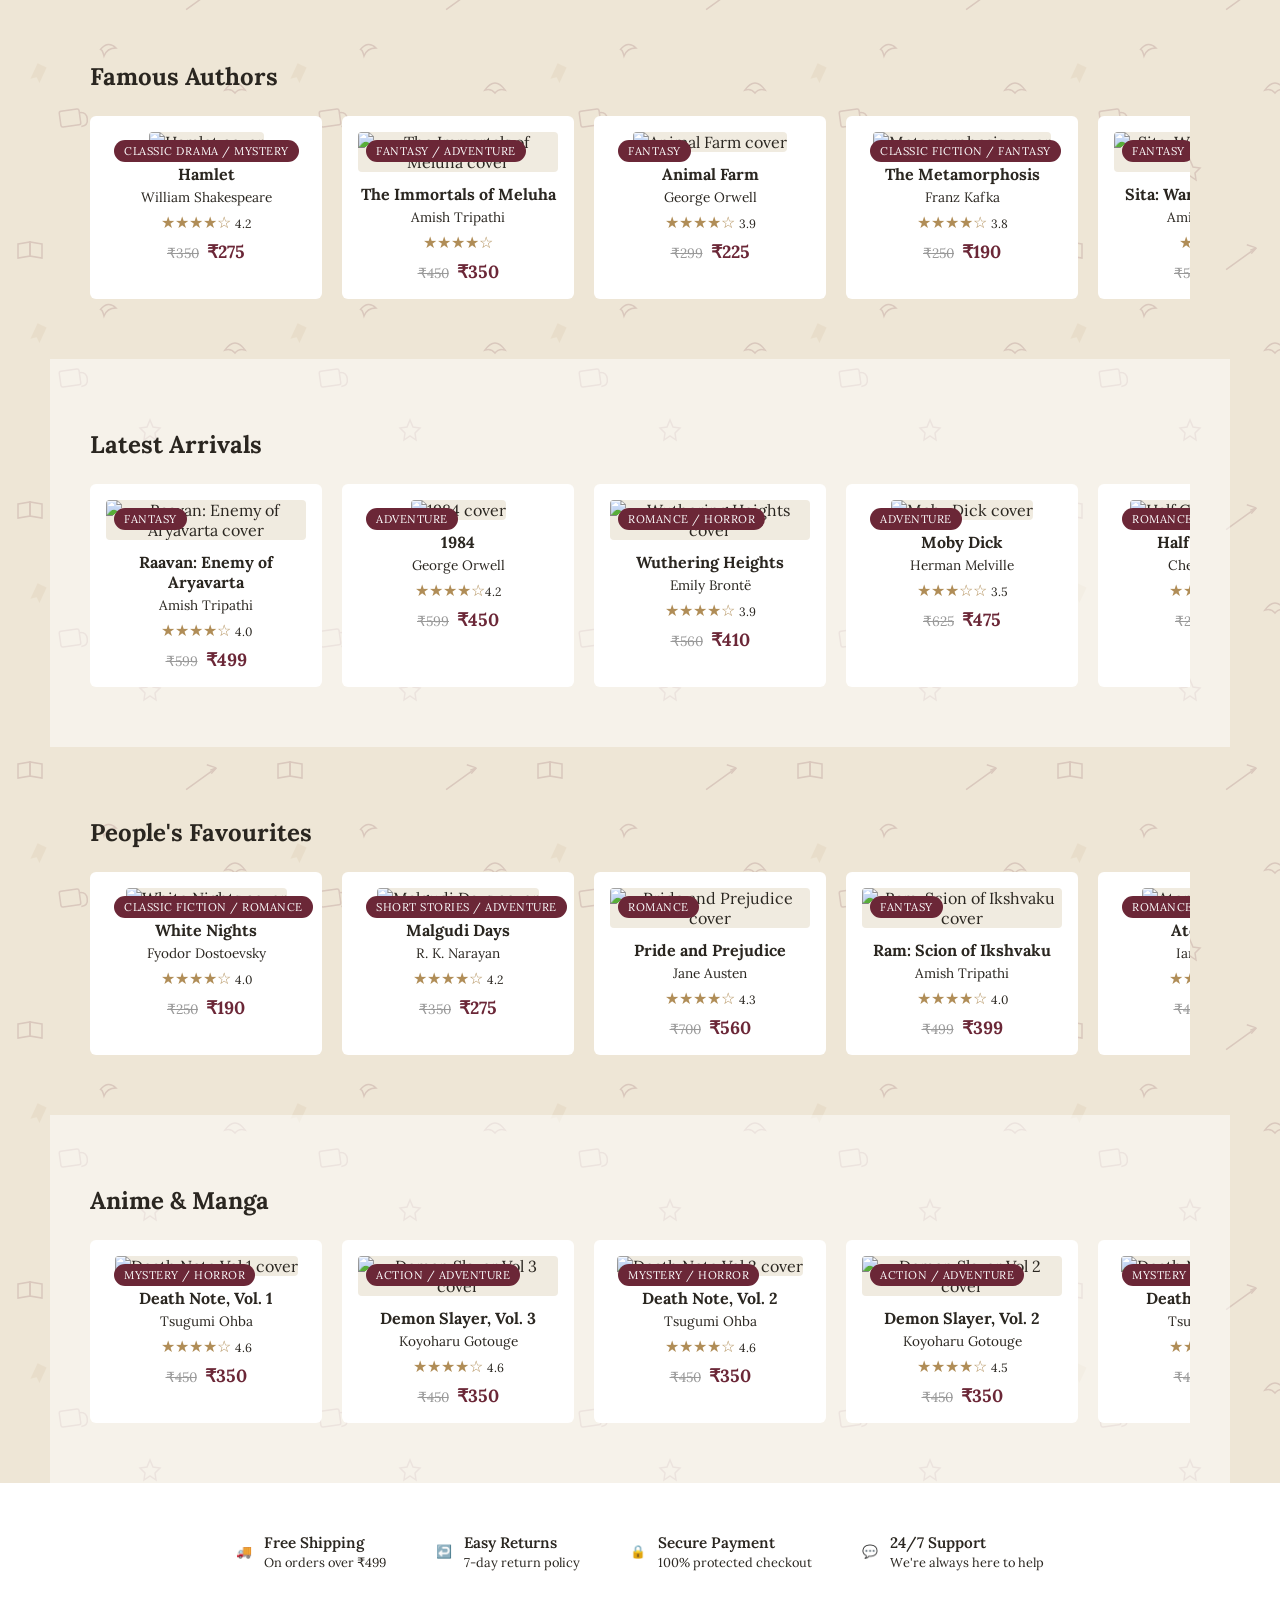
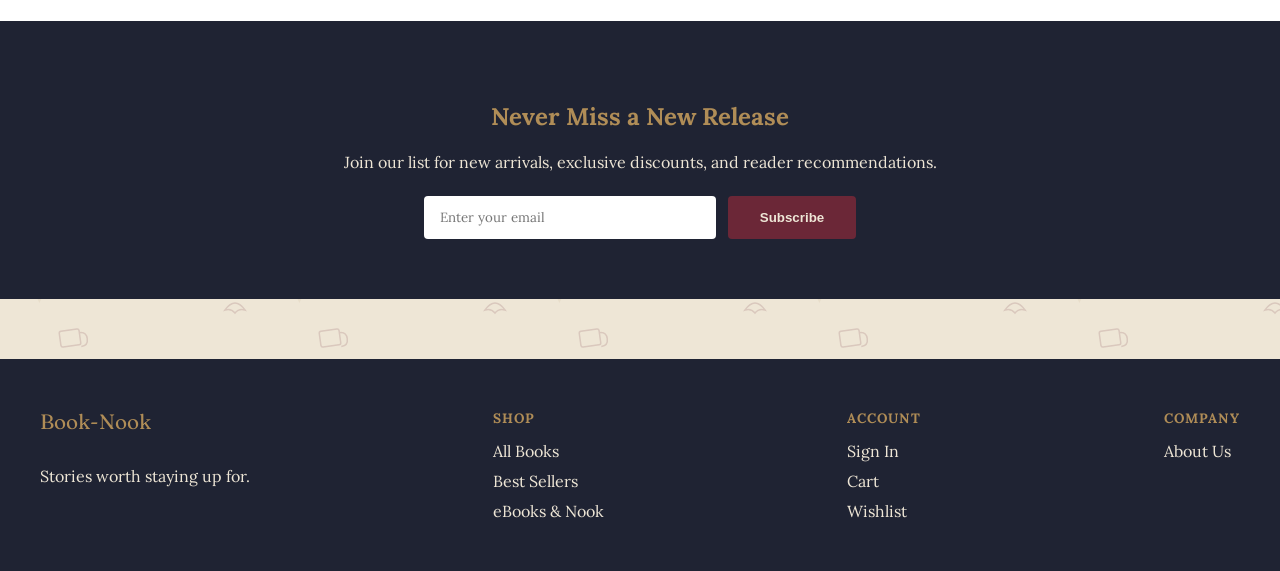
==== commit 8c30d9b9: "book-store" ====
--- a/index.html
+++ b/index.html
@@ -64,7 +64,7 @@
 
 <div class="book-card">
   <img src="https://covers.openlibrary.org/b/isbn/9780385721790-L.jpg" alt="Atonement cover">
-  <span class="genre-tag">Historical Fiction</span>
+  <span class="genre-tag">Mystery / Romance</span>
   <h3>Atonement</h3>
   <p class="author">Ian McEwan</p>
   <div class="rating">★★★★☆ <span class="rating-num">3.9</span></div>
@@ -91,7 +91,7 @@
 
 <div class="book-card">
   <img src="https://covers.openlibrary.org/b/isbn/9780141439600-L.jpg" alt="A Tale of Two Cities cover">
-  <span class="genre-tag">Adventure</span>
+  <span class="genre-tag">Adventure / Romance</span>
   <h3>A Tale of Two Cities</h3>
   <p class="author">Charles Dickens</p>
   <div class="rating">★★★★☆ <span class="rating-num">4.0</div>
@@ -147,7 +147,7 @@
 
     <div class="book-card">
       <img src="https://covers.openlibrary.org/b/isbn/9780451526922-L.jpg" alt="Hamlet cover">
-      <span class="genre-tag">Classic Drama</span>
+      <span class="genre-tag">Classic Drama / Mystery</span>
       <h3>Hamlet</h3>
       <p class="author">William Shakespeare</p>
       <div class="rating">★★★★☆ <span class="rating-num">4.2</span></div>
@@ -156,7 +156,7 @@
 
     <div class="book-card">
       <img src="https://covers.openlibrary.org/b/isbn/9789380658742-L.jpg" alt="The Immortals of Meluha cover">
-      <span class="genre-tag">Historical Fantasy</span>
+      <span class="genre-tag">Fantasy / Adventure</span>
       <h3>The Immortals of Meluha</h3>
       <p class="author">Amish Tripathi</p>
       <div class="rating">★★★★☆</div>
@@ -165,7 +165,7 @@
 
     <div class="book-card">
       <img src="https://covers.openlibrary.org/b/isbn/9780451526342-L.jpg" alt="Animal Farm cover">
-      <span class="genre-tag">Political Satire</span>
+      <span class="genre-tag">Fantasy</span>
       <h3>Animal Farm</h3>
       <p class="author">George Orwell</p>
       <div class="rating">★★★★☆ <span class="rating-num">3.9</span></div>
@@ -174,7 +174,7 @@
 
     <div class="book-card">
       <img src="https://covers.openlibrary.org/b/isbn/9780553213690-L.jpg" alt="Metamorphosis cover">
-      <span class="genre-tag">Classic Fiction</span>
+      <span class="genre-tag">Classic Fiction / Fantasy</span>
       <h3>The Metamorphosis</h3>
       <p class="author">Franz Kafka</p>
       <div class="rating">★★★★☆ <span class="rating-num">3.8</span></div>
@@ -183,7 +183,7 @@
 
     <div class="book-card">
       <img src="https://covers.openlibrary.org/b/isbn/9789386224583-L.jpg" alt="Sita: Warrior of Mithila cover">
-      <span class="genre-tag">Historical Fantasy</span>
+      <span class="genre-tag">Fantasy</span>
       <h3>Sita: Warrior of Mithila</h3>
       <p class="author">Amish Tripathi</p>
       <div class="rating">★★★★☆</div>
@@ -192,7 +192,7 @@
 
     <div class="book-card">
       <img src="https://covers.openlibrary.org/b/isbn/9781400096206-L.jpg" alt="The Palace of Illusions cover">
-      <span class="genre-tag">Mythology</span>
+      <span class="genre-tag">Mythology / Fantasy</span>
       <h3>The Palace of Illusions</h3>
       <p class="author">Chitra Banerjee Divakaruni</p>
       <div class="rating">★★★★☆ <span class="rating-num">4.2</span></div>
@@ -201,7 +201,7 @@
 
     <div class="book-card">
       <img src="https://covers.openlibrary.org/b/isbn/9781974700547-L.jpg" alt="Demon Slayer Vol 3 cover">
-      <span class="genre-tag">Historical Action</span>
+      <span class="genre-tag">Action / Adventure</span>
       <h3>Demon Slayer, Vol. 3</h3>
       <p class="author">Koyoharu Gotouge</p>
       <div class="rating">★★★★☆</div>
@@ -217,7 +217,7 @@
 
 <div class="book-card">
   <img src="https://covers.openlibrary.org/b/isbn/9789356290976-L.jpg" alt="Raavan: Enemy of Aryavarta cover">
-  <span class="genre-tag">Historical Fantasy</span>
+  <span class="genre-tag">Fantasy</span>
   <h3>Raavan: Enemy of Aryavarta</h3>
   <p class="author">Amish Tripathi</p>
   <div class="rating">★★★★☆ <span class="rating-num">4.0</span></div>
@@ -235,7 +235,7 @@
 
 <div class="book-card">
   <img src="https://covers.openlibrary.org/b/isbn/9780141439556-L.jpg" alt="Wuthering Heights cover">
-  <span class="genre-tag">Romance</span>
+  <span class="genre-tag">Romance / Horror</span>
   <h3>Wuthering Heights</h3>
   <p class="author">Emily Brontë</p>
   <div class="rating">★★★★☆ <span class="rating-num">3.9</div>
@@ -262,7 +262,7 @@
 
 <div class="book-card">
   <img src="https://covers.openlibrary.org/b/isbn/9781421501703-L.jpg" alt="Death Note Vol 3 cover">
-  <span class="genre-tag">Psychological Thriller</span>
+  <span class="genre-tag">Mystery / Horror</span>
   <h3>Death Note, Vol. 3</h3>
   <p class="author">Tsugumi Ohba</p>
   <div class="rating">★★★★☆ <span class="rating-num">4.5</span></div>
@@ -287,7 +287,7 @@
 
 <div class="book-card">
   <img src="https://covers.openlibrary.org/b/isbn/9780241252086.jpg" alt="White Nights cover">
-  <span class="genre-tag">Classic Fiction</span>
+  <span class="genre-tag">Classic Fiction / Romance</span>
   <h3>White Nights</h3>
   <p class="author">Fyodor Dostoevsky</p>
   <div class="rating">★★★★☆ <span class="rating-num">4.0</span></div>
@@ -296,7 +296,7 @@
 
 <div class="book-card">
   <img src="https://covers.openlibrary.org/b/isbn/9780143039655-L.jpg" alt="Malgudi Days cover">
-  <span class="genre-tag">Short Stories</span>
+  <span class="genre-tag">Short Stories / Adventure</span>
   <h3>Malgudi Days</h3>
   <p class="author">R. K. Narayan</p>
   <div class="rating">★★★★☆ <span class="rating-num">4.2</span></div>
@@ -314,7 +314,7 @@
 
 <div class="book-card">
   <img src="https://covers.openlibrary.org/b/isbn/9789385152146-L.jpg" alt="Ram: Scion of Ikshvaku cover">
-  <span class="genre-tag">Historical Fantasy</span>
+  <span class="genre-tag">Fantasy</span>
   <h3>Ram: Scion of Ikshvaku</h3>
   <p class="author">Amish Tripathi</p>
   <div class="rating">★★★★☆ <span class="rating-num">4.0</span></div>
@@ -323,7 +323,7 @@
 
 <div class="book-card">
   <img src="https://covers.openlibrary.org/b/isbn/9780385721790-L.jpg" alt="Atonement cover">
-  <span class="genre-tag">Historical Fiction</span>
+  <span class="genre-tag">Romance / Mystery</span>
   <h3>Atonement</h3>
   <p class="author">Ian McEwan</p>
   <div class="rating">★★★★☆ <span class="rating-num">3.9</span></div>
@@ -332,7 +332,7 @@
 
 <div class="book-card">
   <img src="https://covers.openlibrary.org/b/isbn/9781400033416-L.jpg" alt="Beloved cover">
-  <span class="genre-tag">Historical Fiction</span>
+  <span class="genre-tag">Fantasy / Horror</span>
   <h3>Beloved</h3>
   <p class="author">Toni Morrison</p>
   <div class="rating">★★★★☆ <span class="rating-num">3.9</span></div>
@@ -341,7 +341,7 @@
 
 <div class="book-card">
   <img src="https://covers.openlibrary.org/b/isbn/9789380658742-L.jpg" alt="The Immortals of Meluha cover">
-  <span class="genre-tag">Historical Fantasy</span>
+  <span class="genre-tag">Fantasy / Adventure</span>
   <h3>The Immortals of Meluha</h3>
   <p class="author">Amish Tripathi</p>
   <div class="rating">★★★★☆ <span class="rating-num">4.2</span></div>
@@ -357,7 +357,7 @@
 
     <div class="book-card">
   <img src="https://covers.openlibrary.org/b/isbn/9781421501680-L.jpg" alt="Death Note Vol 1 cover">
-  <span class="genre-tag">Psychological Thriller</span>
+  <span class="genre-tag">Mystery / Horror</span>
   <h3>Death Note, Vol. 1</h3>
   <p class="author">Tsugumi Ohba</p>
   <div class="rating">★★★★☆ <span class="rating-num">4.6</span></div>
@@ -366,7 +366,7 @@
 
 <div class="book-card">
   <img src="https://covers.openlibrary.org/b/isbn/9781974700547-L.jpg" alt="Demon Slayer Vol 3 cover">
-  <span class="genre-tag">Historical Action</span>
+  <span class="genre-tag">Action / Adventure</span>
   <h3>Demon Slayer, Vol. 3</h3>
   <p class="author">Koyoharu Gotouge</p>
   <div class="rating">★★★★☆ <span class="rating-num">4.6</span></div>
@@ -376,7 +376,7 @@
 
 <div class="book-card">
   <img src="https://covers.openlibrary.org/b/isbn/9781421501697-L.jpg" alt="Death Note Vol 2 cover">
-  <span class="genre-tag">Psychological Thriller</span>
+  <span class="genre-tag">Mystery / Horror</span>
   <h3>Death Note, Vol. 2</h3>
   <p class="author">Tsugumi Ohba</p>
   <div class="rating">★★★★☆ <span class="rating-num">4.6</span></div>
@@ -385,7 +385,7 @@
 
 <div class="book-card">
   <img src="https://covers.openlibrary.org/b/isbn/9781974700530-L.jpg" alt="Demon Slayer Vol 2 cover">
-  <span class="genre-tag">Historical Action</span>
+  <span class="genre-tag">Action / Adventure</span>
   <h3>Demon Slayer, Vol. 2</h3>
   <p class="author">Koyoharu Gotouge</p>
   <div class="rating">★★★★☆ <span class="rating-num">4.5</span></div>
@@ -394,7 +394,7 @@
 
 <div class="book-card">
   <img src="https://covers.openlibrary.org/b/isbn/9781421501703-L.jpg" alt="Death Note Vol 3 cover">
-  <span class="genre-tag">Psychological Thriller</span>
+  <span class="genre-tag">Mystery / Horror</span>
   <h3>Death Note, Vol. 3</h3>
   <p class="author">Tsugumi Ohba</p>
   <div class="rating">★★★★☆ <span class="rating-num">4.5</span></div>
@@ -403,7 +403,7 @@
 
 <div class="book-card">
   <img src="https://covers.openlibrary.org/b/isbn/9781569319017-L.jpg" alt="One Piece Vol 1 cover">
-  <span class="genre-tag">Fantasy Priates</span>
+  <span class="genre-tag">Fantasy / Adventure</span>
   <h3>One Piece, Vol. 1: Romance Dawn</h3>
   <p class="author">Eiichiro Oda</p>
   <div class="rating">★★★★☆ <span class="rating-num">4.6</span></div>
@@ -412,7 +412,7 @@
 
 <div class="book-card">
   <img src="https://covers.openlibrary.org/b/isbn/9781974700523-L.jpg" alt="Demon Slayer Vol 1 cover">
-  <span class="genre-tag">Historical Action</span>
+  <span class="genre-tag">Action / Adventure</span>
   <h3>Demon Slayer, Vol. 1</h3>
   <p class="author">Koyoharu Gotouge</p>
   <div class="rating">★★★★☆ <span class="rating-num">4.4</span></div>
--- a/style.css
+++ b/style.css
@@ -619,4 +619,30 @@
   font-size: 0.75rem;
   color: var(--text);
   font-family: 'Lora', serif;
+}
+.filter-radio {
+  position: absolute;
+  opacity: 0;
+  pointer-events: none;
+}
+.filter-chips .chip {
+  cursor: pointer;
+  user-select: none;
+}
+#filter-fantasy:checked ~ .book-grid .book-card:not(.fantasy),
+#filter-mystery:checked ~ .book-grid .book-card:not(.mystery),
+#filter-romance:checked ~ .book-grid .book-card:not(.romance),
+#filter-adventure:checked ~ .book-grid .book-card:not(.adventure),
+#filter-horror:checked ~ .book-grid .book-card:not(.horror) {
+  display: none;
+}
+#filter-all:checked ~ .filter-chips label[for="filter-all"],
+#filter-fantasy:checked ~ .filter-chips label[for="filter-fantasy"],
+#filter-mystery:checked ~ .filter-chips label[for="filter-mystery"],
+#filter-romance:checked ~ .filter-chips label[for="filter-romance"],
+#filter-adventure:checked ~ .filter-chips label[for="filter-adventure"],
+#filter-horror:checked ~ .filter-chips label[for="filter-horror"] {
+  background: #2b2140;
+  color: #fff;
+  border-color: #2b2140;
 }
